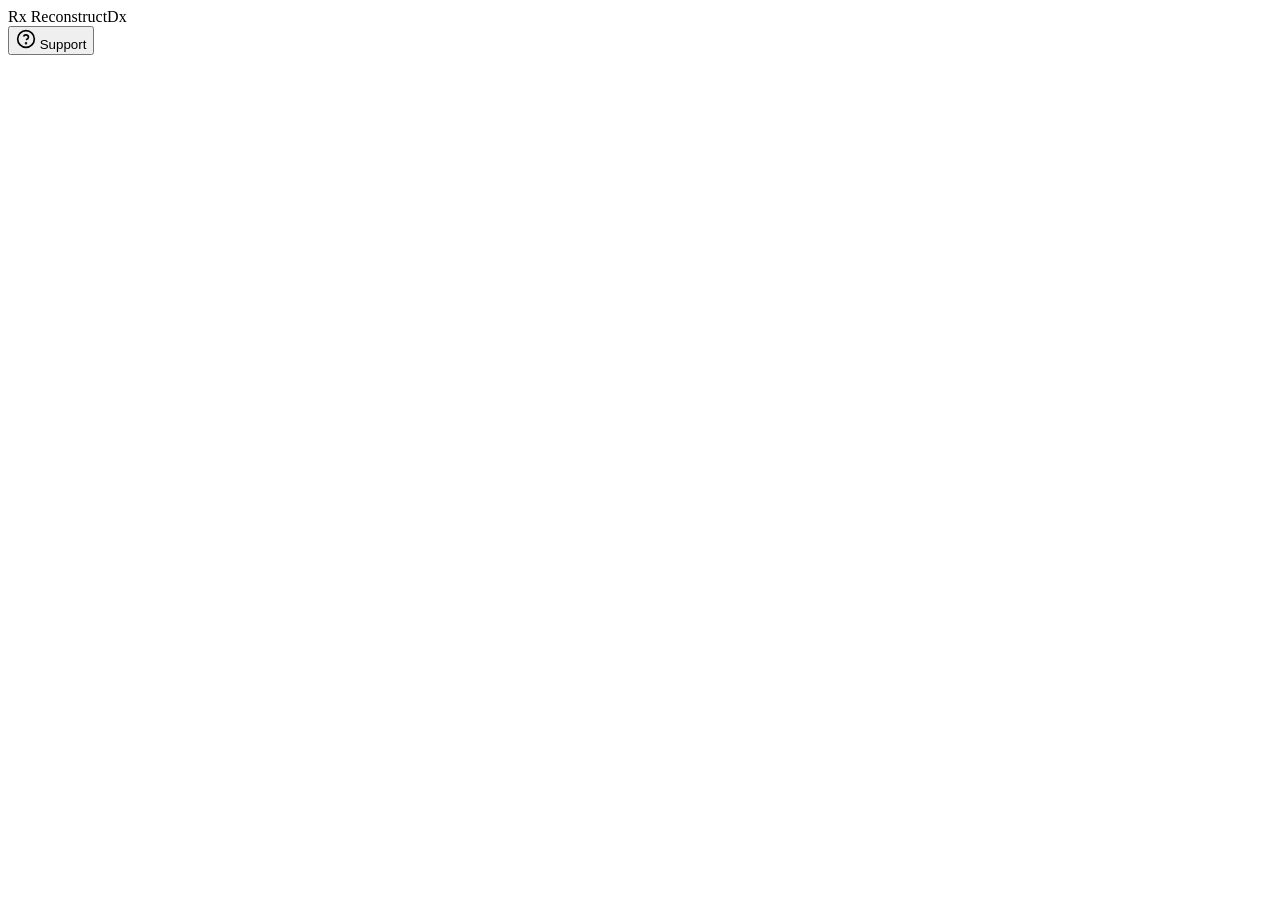
==== index.html @ a9be6e76 "Add files via upload" ====
<!DOCTYPE html>
<html lang="en">
<head>
  <meta charset="UTF-8" />
  <meta name="viewport" content="width=device-width, initial-scale=1.0" />
  <title>ReconstructDx — Patient Decision Aid</title>
  <link rel="stylesheet" href="css/main.css" />
  <link rel="preconnect" href="https://fonts.googleapis.com">
  <link rel="preconnect" href="https://fonts.gstatic.com" crossorigin>
  <link href="https://fonts.googleapis.com/css2?family=DM+Serif+Display:ital@0;1&family=DM+Sans:wght@300;400;500;600&display=swap" rel="stylesheet">
</head>
<body>

  <!-- ── HEADER ─────────────────────────────────────────────────────── -->
  <header class="site-header" id="site-header">
    <div class="header-inner">
      <div class="logo">
        <span class="logo-mark">Rx</span>
        <span class="logo-text">ReconstructDx</span>
      </div>
      <nav class="progress-nav" id="progress-nav" aria-label="Tool progress" style="display:none">
        <div class="progress-steps" id="progress-steps"></div>
        <div class="progress-bar-track"><div class="progress-bar-fill" id="progress-fill"></div></div>
      </nav>
    </div>
  </header>

  <!-- ── MAIN APP ───────────────────────────────────────────────────── -->
  <main id="app" role="main"></main>

  <!-- ── SUPPORT BUTTON ─────────────────────────────────────────────── -->
  <button class="support-btn" id="support-btn" aria-label="Get support resources" onclick="toggleSupport()">
    <svg width="20" height="20" viewBox="0 0 24 24" fill="none" stroke="currentColor" stroke-width="2"><circle cx="12" cy="12" r="10"/><path d="M9.09 9a3 3 0 0 1 5.83 1c0 2-3 3-3 3"/><circle cx="12" cy="17" r=".5" fill="currentColor"/></svg>
    Support
  </button>

  <!-- ── SUPPORT PANEL ──────────────────────────────────────────────── -->
  <div class="support-panel" id="support-panel" role="dialog" aria-modal="true" aria-label="Support resources" hidden>
    <button class="support-close" onclick="toggleSupport()" aria-label="Close support panel">&times;</button>
    <h3>You're not alone</h3>
    <p>Making medical decisions can feel overwhelming. Here are some resources that may help.</p>
    <ul>
      <li><strong>988 Suicide &amp; Crisis Lifeline</strong><br>Call or text <a href="tel:988">988</a> — available 24/7</li>
      <li><strong>Crisis Text Line</strong><br>Text HOME to <a href="sms:741741">741741</a></li>
      <li><strong>SAMHSA Helpline</strong><br><a href="tel:18006624357">1-800-662-4357</a> — mental health &amp; substance use</li>
    </ul>
    <p class="support-note">This tool is not a substitute for professional support. Please speak with your care team or a counselor if you are struggling.</p>
  </div>
  <div class="support-overlay" id="support-overlay" onclick="toggleSupport()" hidden></div>

  <!-- ── PRINT OVERLAY ──────────────────────────────────────────────── -->
  <div id="print-area" class="print-area" hidden></div>

  <!-- ── SCRIPTS ────────────────────────────────────────────────────── -->
  <script src="js/data.js"></script>
  <script src="js/app.js"></script>
</body>
</html>
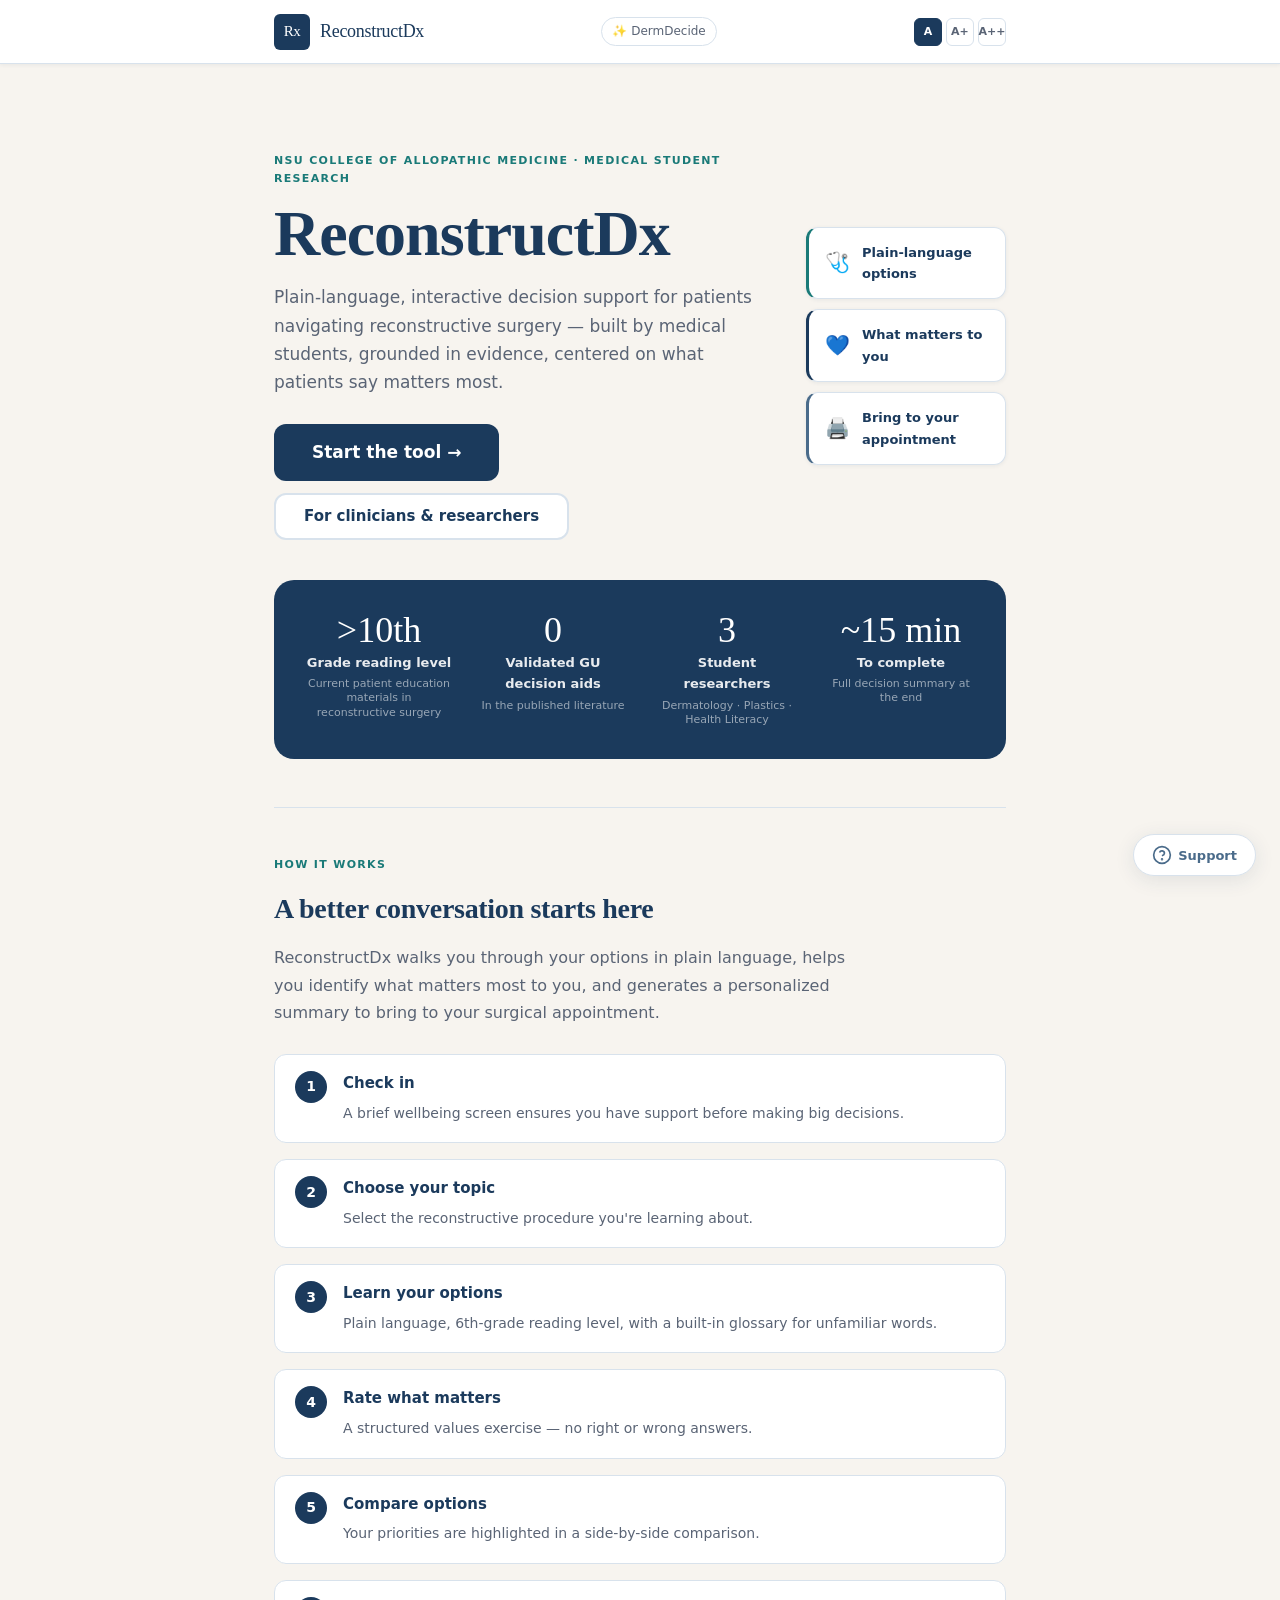
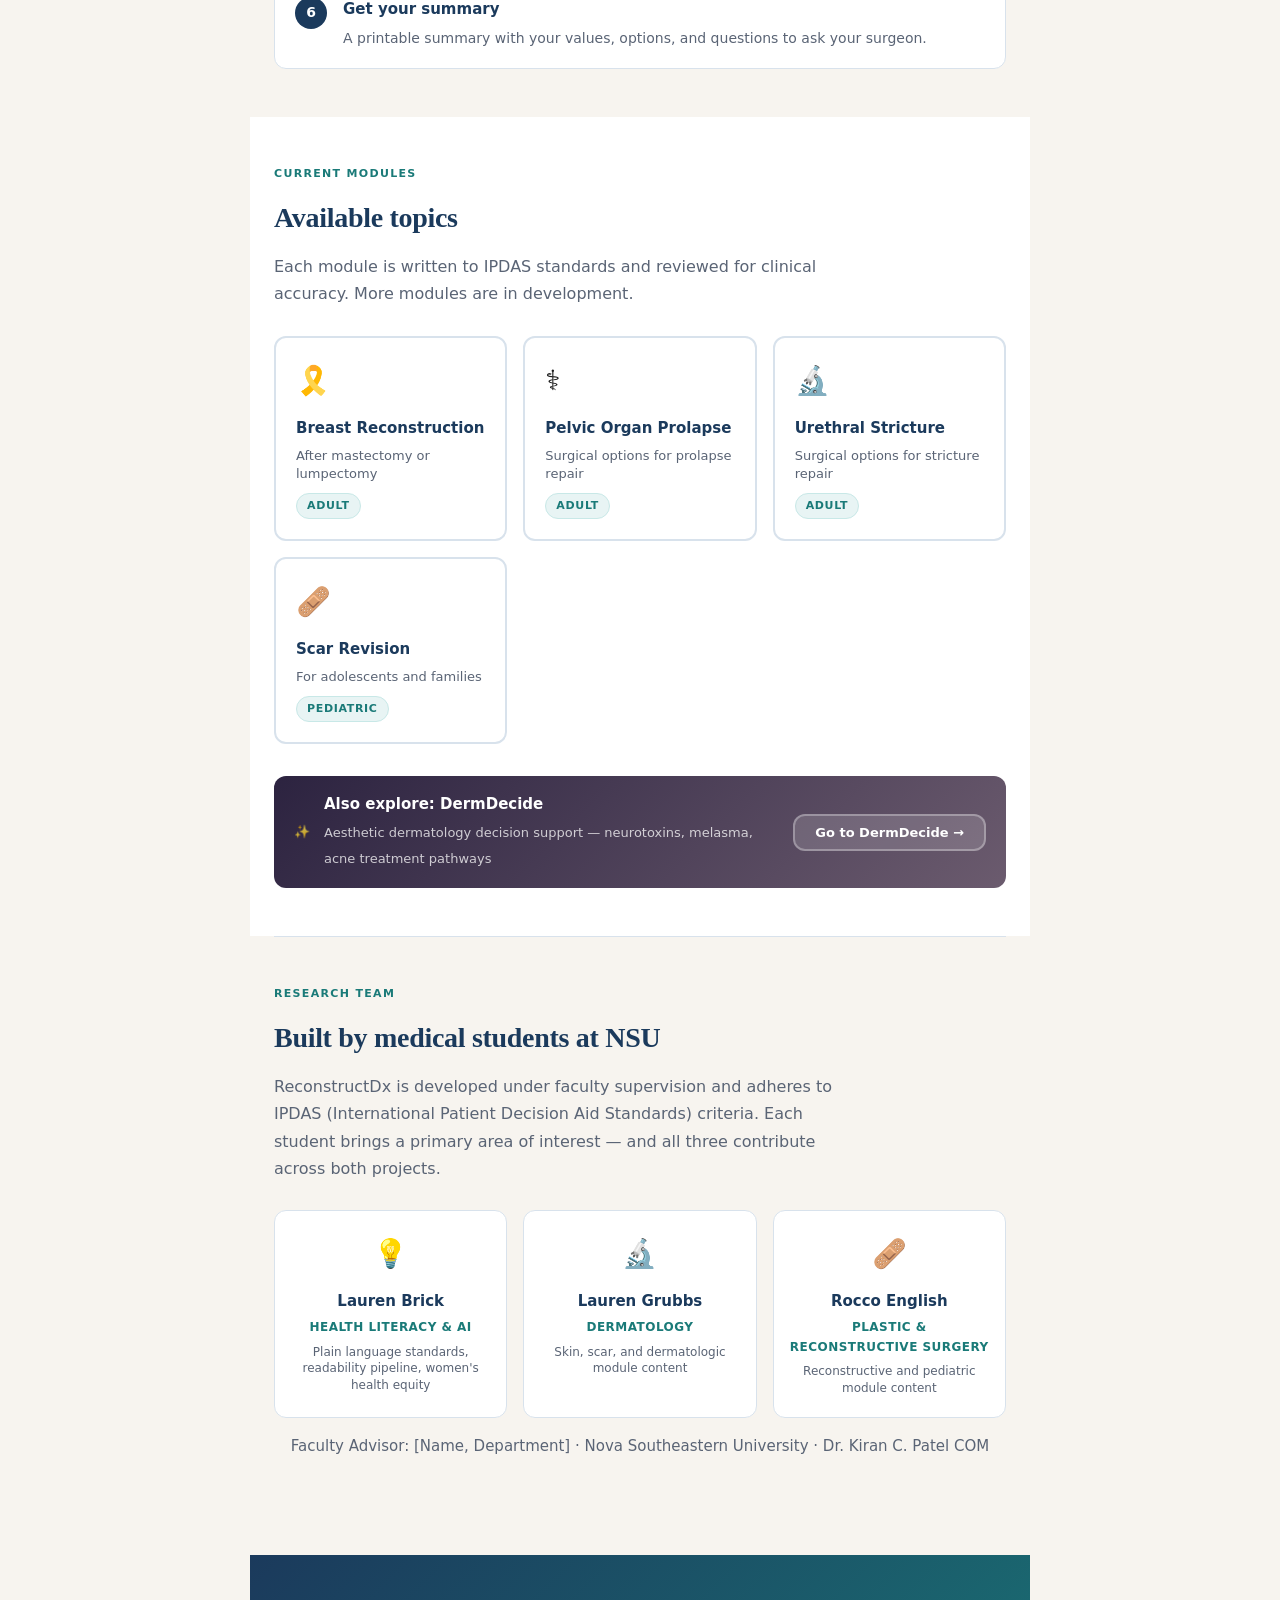
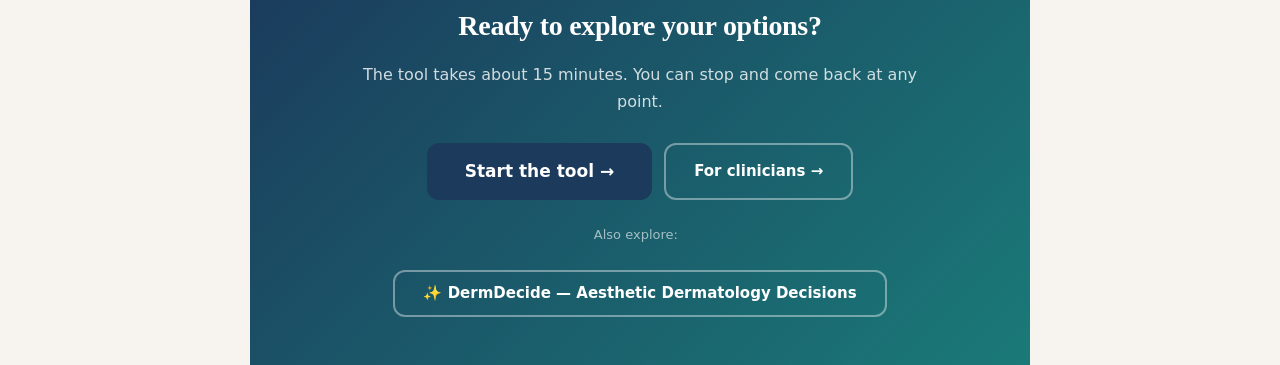
==== commit 9b7e40f5: "Add DermDecide navigation links" ====
--- a/index.html
+++ b/index.html
@@ -17,6 +17,12 @@
       <div class="logo">
         <span class="logo-mark">Rx</span>
         <span class="logo-text">ReconstructDx</span>
+      </div>
+      <a href="aesthetics/" class="aes-switch-link" style="font-size:12px;color:#5A6475;text-decoration:none;flex-shrink:0;white-space:nowrap;padding:4px 10px;border:1px solid #D8E2EC;border-radius:99px;margin-right:8px;transition:all .2s;">✨ DermDecide</a>
+      <div class="fs-controls" aria-label="Text size">
+        <button class="fs-btn active" data-size="normal" onclick="setFontSize('normal')" aria-label="Normal text size" title="Normal size">A</button>
+        <button class="fs-btn" data-size="large" onclick="setFontSize('large')" aria-label="Large text size" title="Large size">A+</button>
+        <button class="fs-btn" data-size="xlarge" onclick="setFontSize('xlarge')" aria-label="Extra large text size" title="Extra large">A++</button>
       </div>
       <nav class="progress-nav" id="progress-nav" aria-label="Tool progress" style="display:none">
         <div class="progress-steps" id="progress-steps"></div>
--- a/css/main.css
+++ b/css/main.css
@@ -0,0 +1,1068 @@
+/* ═══════════════════════════════════════════════════════════════════
+   ReconstructDx — Main Stylesheet
+   Aesthetic: Refined medical — calm authority, warm accessibility
+   Fonts: DM Serif Display (headings) + DM Sans (body)
+═══════════════════════════════════════════════════════════════════ */
+
+/* ── TOKENS ────────────────────────────────────────────────────────── */
+:root {
+  --navy:       #1B3A5C;
+  --teal:       #1A7A78;
+  --teal-light: #E8F4F4;
+  --teal-mid:   #C8E8E7;
+  --slate:      #4A6B8A;
+  --slate-light:#EEF3F8;
+  --sand:       #F7F4EF;
+  --white:      #FFFFFF;
+  --text:       #1A1A1A;
+  --text-sub:   #5A6475;
+  --text-light: #8A95A3;
+  --border:     #D8E2EC;
+  --warn:       #C0392B;
+  --warn-light: #FDF0EE;
+  --success:    #1A7A78;
+
+  --radius-sm:  6px;
+  --radius:     12px;
+  --radius-lg:  20px;
+
+  --shadow-sm:  0 1px 4px rgba(27,58,92,.07);
+  --shadow:     0 4px 20px rgba(27,58,92,.10);
+  --shadow-lg:  0 12px 40px rgba(27,58,92,.15);
+
+  --font-serif: 'DM Serif Display', Georgia, serif;
+  --font-sans:  'DM Sans', system-ui, sans-serif;
+
+  --max-w: 780px;
+  --header-h: 64px;
+}
+
+/* ── RESET ──────────────────────────────────────────────────────────── */
+*, *::before, *::after { box-sizing: border-box; margin: 0; padding: 0; }
+html { font-size: 16px; scroll-behavior: smooth; }
+body {
+  font-family: var(--font-sans);
+  font-weight: 400;
+  color: var(--text);
+  background: var(--sand);
+  min-height: 100vh;
+  padding-top: var(--header-h);
+  line-height: 1.65;
+}
+a { color: var(--teal); }
+a:focus-visible, button:focus-visible, input:focus-visible, select:focus-visible {
+  outline: 3px solid var(--teal);
+  outline-offset: 2px;
+}
+img { max-width: 100%; }
+
+/* ── HEADER ─────────────────────────────────────────────────────────── */
+.site-header {
+  position: fixed; top: 0; left: 0; right: 0; z-index: 100;
+  height: var(--header-h);
+  background: var(--white);
+  border-bottom: 1px solid var(--border);
+  box-shadow: var(--shadow-sm);
+}
+.header-inner {
+  max-width: var(--max-w);
+  margin: 0 auto;
+  padding: 0 24px;
+  height: 100%;
+  display: flex;
+  align-items: center;
+  justify-content: space-between;
+  gap: 24px;
+}
+.logo {
+  display: flex;
+  align-items: center;
+  gap: 10px;
+  flex-shrink: 0;
+  text-decoration: none;
+}
+.logo-mark {
+  width: 36px; height: 36px;
+  background: var(--navy);
+  color: var(--white);
+  border-radius: var(--radius-sm);
+  display: flex; align-items: center; justify-content: center;
+  font-family: var(--font-serif);
+  font-size: 15px;
+  letter-spacing: -.5px;
+}
+.logo-text {
+  font-family: var(--font-serif);
+  font-size: 18px;
+  color: var(--navy);
+  letter-spacing: -.3px;
+}
+
+/* ── PROGRESS NAV ───────────────────────────────────────────────────── */
+.progress-nav { flex: 1; min-width: 0; }
+.progress-steps {
+  display: flex;
+  gap: 4px;
+  margin-bottom: 6px;
+  flex-wrap: nowrap;
+  overflow: hidden;
+}
+.progress-step {
+  font-size: 10px;
+  font-weight: 600;
+  color: var(--text-light);
+  letter-spacing: .04em;
+  text-transform: uppercase;
+  white-space: nowrap;
+  transition: color .3s;
+}
+.progress-step.active { color: var(--teal); }
+.progress-step.done { color: var(--navy); }
+.progress-step:not(:last-child)::after { content: " ›"; color: var(--border); }
+.progress-bar-track {
+  height: 3px;
+  background: var(--border);
+  border-radius: 99px;
+  overflow: hidden;
+}
+.progress-bar-fill {
+  height: 100%;
+  background: linear-gradient(90deg, var(--teal), var(--navy));
+  border-radius: 99px;
+  transition: width .5s cubic-bezier(.4,0,.2,1);
+  width: 0%;
+}
+
+/* ── MAIN LAYOUT ────────────────────────────────────────────────────── */
+#app {
+  max-width: var(--max-w);
+  margin: 0 auto;
+  padding: 40px 24px 80px;
+  min-height: calc(100vh - var(--header-h));
+}
+
+/* ── SCREEN BASE ─────────────────────────────────────────────────────── */
+.screen { animation: fadeUp .4s ease both; }
+@keyframes fadeUp {
+  from { opacity: 0; transform: translateY(16px); }
+  to   { opacity: 1; transform: translateY(0); }
+}
+
+/* ── TYPOGRAPHY ─────────────────────────────────────────────────────── */
+.screen-eyebrow {
+  font-size: 11px;
+  font-weight: 600;
+  letter-spacing: .12em;
+  text-transform: uppercase;
+  color: var(--teal);
+  margin-bottom: 12px;
+}
+.screen-title {
+  font-family: var(--font-serif);
+  font-size: clamp(28px, 5vw, 40px);
+  line-height: 1.15;
+  color: var(--navy);
+  margin-bottom: 16px;
+  letter-spacing: -.5px;
+}
+.screen-subtitle {
+  font-size: 17px;
+  color: var(--text-sub);
+  line-height: 1.6;
+  margin-bottom: 32px;
+  max-width: 580px;
+}
+h2.section-title {
+  font-family: var(--font-serif);
+  font-size: 22px;
+  color: var(--navy);
+  margin-bottom: 12px;
+  letter-spacing: -.3px;
+}
+h3.section-sub {
+  font-size: 15px;
+  font-weight: 600;
+  color: var(--slate);
+  margin-bottom: 8px;
+  letter-spacing: .02em;
+}
+p { margin-bottom: 16px; color: var(--text-sub); font-size: 15px; }
+p:last-child { margin-bottom: 0; }
+
+/* ── CARDS ───────────────────────────────────────────────────────────── */
+.card {
+  background: var(--white);
+  border: 1px solid var(--border);
+  border-radius: var(--radius);
+  padding: 24px;
+  margin-bottom: 16px;
+  box-shadow: var(--shadow-sm);
+}
+.card-accent {
+  border-left: 4px solid var(--teal);
+  background: var(--teal-light);
+}
+.card-warn {
+  border-left: 4px solid var(--warn);
+  background: var(--warn-light);
+}
+.card-navy {
+  background: var(--navy);
+  color: var(--white);
+  border: none;
+}
+.card-navy p, .card-navy h2, .card-navy h3 { color: var(--white); }
+
+/* ── BUTTONS ─────────────────────────────────────────────────────────── */
+.btn {
+  display: inline-flex;
+  align-items: center;
+  gap: 8px;
+  padding: 14px 28px;
+  border-radius: var(--radius);
+  font-family: var(--font-sans);
+  font-size: 15px;
+  font-weight: 600;
+  cursor: pointer;
+  border: 2px solid transparent;
+  transition: all .2s ease;
+  text-decoration: none;
+  line-height: 1;
+}
+.btn-primary {
+  background: var(--navy);
+  color: var(--white);
+}
+.btn-primary:hover { background: var(--teal); transform: translateY(-1px); box-shadow: var(--shadow); }
+.btn-secondary {
+  background: var(--white);
+  color: var(--navy);
+  border-color: var(--border);
+}
+.btn-secondary:hover { border-color: var(--navy); transform: translateY(-1px); }
+.btn-teal {
+  background: var(--teal);
+  color: var(--white);
+}
+.btn-teal:hover { background: var(--navy); transform: translateY(-1px); box-shadow: var(--shadow); }
+.btn-sm { padding: 10px 20px; font-size: 13px; }
+.btn-lg { padding: 18px 36px; font-size: 17px; }
+.btn-full { width: 100%; justify-content: center; }
+.btn-row {
+  display: flex;
+  gap: 12px;
+  margin-top: 32px;
+  flex-wrap: wrap;
+}
+
+/* ── FORM ELEMENTS ───────────────────────────────────────────────────── */
+.field { margin-bottom: 24px; }
+.field-label {
+  display: block;
+  font-size: 15px;
+  font-weight: 600;
+  color: var(--text);
+  margin-bottom: 10px;
+  line-height: 1.4;
+}
+.field-hint {
+  font-size: 13px;
+  color: var(--text-light);
+  margin-bottom: 8px;
+  display: block;
+}
+.radio-group { display: flex; flex-direction: column; gap: 8px; }
+.radio-option {
+  display: flex;
+  align-items: center;
+  gap: 12px;
+  padding: 12px 16px;
+  border: 2px solid var(--border);
+  border-radius: var(--radius-sm);
+  cursor: pointer;
+  transition: all .2s;
+  background: var(--white);
+  font-size: 14px;
+}
+.radio-option:hover { border-color: var(--teal); background: var(--teal-light); }
+.radio-option.selected { border-color: var(--teal); background: var(--teal-light); font-weight: 600; }
+.radio-option input[type="radio"] { accent-color: var(--teal); width: 18px; height: 18px; flex-shrink: 0; }
+
+/* ── MODULE SELECT ───────────────────────────────────────────────────── */
+.module-grid {
+  display: grid;
+  grid-template-columns: repeat(auto-fit, minmax(220px, 1fr));
+  gap: 16px;
+  margin-bottom: 32px;
+}
+.module-card {
+  background: var(--white);
+  border: 2px solid var(--border);
+  border-radius: var(--radius);
+  padding: 20px;
+  cursor: pointer;
+  transition: all .2s;
+  text-align: left;
+}
+.module-card:hover { border-color: var(--teal); transform: translateY(-2px); box-shadow: var(--shadow); }
+.module-card.selected { border-color: var(--teal); background: var(--teal-light); }
+.module-icon {
+  font-size: 28px;
+  margin-bottom: 12px;
+  display: block;
+}
+.module-card h3 {
+  font-size: 15px;
+  font-weight: 600;
+  color: var(--navy);
+  margin-bottom: 6px;
+}
+.module-card p {
+  font-size: 13px;
+  color: var(--text-sub);
+  line-height: 1.4;
+  margin: 0;
+}
+
+/* ── ALERT BOX ───────────────────────────────────────────────────────── */
+.alert {
+  padding: 16px 20px;
+  border-radius: var(--radius);
+  margin-bottom: 20px;
+  font-size: 14px;
+  line-height: 1.55;
+}
+.alert-info { background: var(--teal-light); border: 1px solid var(--teal-mid); color: var(--teal); }
+.alert-warn { background: var(--warn-light); border: 1px solid #F0B8B3; color: var(--warn); }
+.alert strong { display: block; margin-bottom: 4px; font-size: 15px; }
+
+/* ── PHQ / GAD QUESTIONS ─────────────────────────────────────────────── */
+.phq-question {
+  background: var(--white);
+  border: 1px solid var(--border);
+  border-radius: var(--radius);
+  padding: 20px;
+  margin-bottom: 16px;
+}
+.phq-question .field-label { margin-bottom: 14px; }
+.phq-options {
+  display: grid;
+  grid-template-columns: repeat(auto-fit, minmax(120px, 1fr));
+  gap: 8px;
+}
+.phq-opt {
+  padding: 10px 8px;
+  border: 2px solid var(--border);
+  border-radius: var(--radius-sm);
+  cursor: pointer;
+  text-align: center;
+  font-size: 13px;
+  font-weight: 500;
+  background: var(--white);
+  transition: all .2s;
+  line-height: 1.3;
+}
+.phq-opt:hover { border-color: var(--teal); background: var(--teal-light); }
+.phq-opt.selected { border-color: var(--teal); background: var(--teal); color: var(--white); }
+
+/* ── VALUES CLARIFICATION ────────────────────────────────────────────── */
+.values-intro {
+  background: var(--navy);
+  color: var(--white);
+  border-radius: var(--radius);
+  padding: 24px;
+  margin-bottom: 28px;
+}
+.values-intro h2 { font-family: var(--font-serif); color: var(--white); margin-bottom: 8px; font-size: 22px; }
+.values-intro p  { color: rgba(255,255,255,.8); font-size: 14px; margin: 0; }
+
+.value-item {
+  background: var(--white);
+  border: 1px solid var(--border);
+  border-radius: var(--radius);
+  padding: 20px;
+  margin-bottom: 14px;
+  transition: border-color .2s;
+}
+.value-item.rated { border-color: var(--teal); }
+.value-item-header {
+  display: flex;
+  align-items: flex-start;
+  gap: 14px;
+  margin-bottom: 14px;
+}
+.value-item-icon { font-size: 22px; flex-shrink: 0; margin-top: 2px; }
+.value-item-text { flex: 1; }
+.value-item-text strong { display: block; font-size: 15px; color: var(--text); margin-bottom: 4px; }
+.value-item-text span { font-size: 13px; color: var(--text-sub); }
+
+.rating-scale {
+  display: flex;
+  gap: 6px;
+}
+.rating-btn {
+  flex: 1;
+  padding: 8px 4px;
+  border: 2px solid var(--border);
+  border-radius: var(--radius-sm);
+  background: var(--white);
+  font-size: 11px;
+  font-weight: 600;
+  color: var(--text-sub);
+  cursor: pointer;
+  text-align: center;
+  transition: all .2s;
+  line-height: 1.3;
+}
+.rating-btn:hover { border-color: var(--teal); color: var(--teal); }
+.rating-btn.selected-1 { border-color: #D0D8E0; background: #D0D8E0; color: var(--text); }
+.rating-btn.selected-2 { border-color: #A8C4D8; background: #A8C4D8; color: var(--text); }
+.rating-btn.selected-3 { border-color: var(--slate); background: var(--slate); color: var(--white); }
+.rating-btn.selected-4 { border-color: var(--teal); background: var(--teal); color: var(--white); }
+.rating-btn.selected-5 { border-color: var(--navy); background: var(--navy); color: var(--white); }
+
+/* ── COMPARISON TABLE ────────────────────────────────────────────────── */
+.comparison-wrap { overflow-x: auto; margin-bottom: 24px; }
+.comparison-table {
+  width: 100%;
+  border-collapse: collapse;
+  font-size: 14px;
+  min-width: 500px;
+}
+.comparison-table th {
+  background: var(--navy);
+  color: var(--white);
+  padding: 14px 16px;
+  text-align: left;
+  font-weight: 600;
+  font-size: 13px;
+  letter-spacing: .03em;
+}
+.comparison-table th:first-child { border-radius: var(--radius-sm) 0 0 0; }
+.comparison-table th:last-child { border-radius: 0 var(--radius-sm) 0 0; }
+.comparison-table td {
+  padding: 14px 16px;
+  border-bottom: 1px solid var(--border);
+  vertical-align: top;
+  color: var(--text-sub);
+  line-height: 1.5;
+}
+.comparison-table tr:last-child td { border-bottom: none; }
+.comparison-table tr:nth-child(even) td { background: var(--slate-light); }
+.comparison-table .row-label {
+  font-weight: 600;
+  color: var(--navy);
+  font-size: 13px;
+  min-width: 140px;
+}
+.highlighted-row td { background: var(--teal-light) !important; }
+.highlighted-row .row-label { color: var(--teal); }
+.highlight-badge {
+  display: inline-block;
+  background: var(--teal);
+  color: var(--white);
+  font-size: 10px;
+  font-weight: 700;
+  letter-spacing: .06em;
+  text-transform: uppercase;
+  padding: 2px 8px;
+  border-radius: 99px;
+  margin-left: 6px;
+  vertical-align: middle;
+}
+
+/* ── DECISION SUMMARY ────────────────────────────────────────────────── */
+.summary-header {
+  background: linear-gradient(135deg, var(--navy) 0%, var(--teal) 100%);
+  color: var(--white);
+  border-radius: var(--radius-lg);
+  padding: 32px;
+  margin-bottom: 24px;
+  text-align: center;
+}
+.summary-header h1 {
+  font-family: var(--font-serif);
+  font-size: 32px;
+  color: var(--white);
+  margin-bottom: 8px;
+}
+.summary-header p { color: rgba(255,255,255,.8); margin: 0; }
+
+.summary-section {
+  background: var(--white);
+  border: 1px solid var(--border);
+  border-radius: var(--radius);
+  padding: 24px;
+  margin-bottom: 16px;
+}
+.summary-section h3 {
+  font-family: var(--font-serif);
+  font-size: 18px;
+  color: var(--navy);
+  margin-bottom: 16px;
+  padding-bottom: 10px;
+  border-bottom: 2px solid var(--teal-mid);
+}
+.value-pill {
+  display: inline-flex;
+  align-items: center;
+  gap: 6px;
+  background: var(--teal-light);
+  border: 1px solid var(--teal-mid);
+  color: var(--teal);
+  font-size: 13px;
+  font-weight: 600;
+  padding: 6px 14px;
+  border-radius: 99px;
+  margin: 4px;
+}
+.question-list { list-style: none; }
+.question-list li {
+  padding: 10px 0;
+  border-bottom: 1px solid var(--border);
+  font-size: 14px;
+  color: var(--text);
+  padding-left: 20px;
+  position: relative;
+}
+.question-list li::before {
+  content: "?";
+  position: absolute; left: 0;
+  color: var(--teal);
+  font-weight: 700;
+}
+.question-list li:last-child { border-bottom: none; }
+
+.leaning-select {
+  width: 100%;
+  padding: 12px 16px;
+  border: 2px solid var(--border);
+  border-radius: var(--radius-sm);
+  font-family: var(--font-sans);
+  font-size: 15px;
+  color: var(--text);
+  background: var(--white);
+  cursor: pointer;
+  margin-top: 8px;
+}
+.leaning-select:focus { border-color: var(--teal); outline: none; }
+
+/* ── DIVIDER ─────────────────────────────────────────────────────────── */
+.divider {
+  border: none;
+  border-top: 1px solid var(--border);
+  margin: 28px 0;
+}
+
+/* ── SUPPORT BUTTON & PANEL ──────────────────────────────────────────── */
+.support-btn {
+  position: fixed;
+  bottom: 24px;
+  right: 24px;
+  z-index: 200;
+  background: var(--white);
+  color: var(--slate);
+  border: 1px solid var(--border);
+  border-radius: 99px;
+  padding: 10px 18px;
+  font-size: 13px;
+  font-weight: 600;
+  font-family: var(--font-sans);
+  cursor: pointer;
+  box-shadow: var(--shadow);
+  display: flex;
+  align-items: center;
+  gap: 6px;
+  transition: all .2s;
+}
+.support-btn:hover { background: var(--navy); color: var(--white); border-color: var(--navy); }
+
+.support-overlay {
+  position: fixed; inset: 0; z-index: 300;
+  background: rgba(27,58,92,.4);
+  backdrop-filter: blur(2px);
+}
+.support-panel {
+  position: fixed;
+  bottom: 80px; right: 24px;
+  z-index: 400;
+  background: var(--white);
+  border: 1px solid var(--border);
+  border-radius: var(--radius-lg);
+  padding: 28px;
+  max-width: 320px;
+  width: calc(100vw - 48px);
+  box-shadow: var(--shadow-lg);
+  animation: slideUp .3s ease;
+}
+@keyframes slideUp {
+  from { opacity: 0; transform: translateY(20px); }
+  to   { opacity: 1; transform: translateY(0); }
+}
+.support-panel h3 { font-family: var(--font-serif); color: var(--navy); font-size: 20px; margin-bottom: 10px; }
+.support-panel p  { font-size: 14px; margin-bottom: 16px; }
+.support-panel ul { list-style: none; margin-bottom: 16px; }
+.support-panel ul li { padding: 10px 0; border-bottom: 1px solid var(--border); font-size: 13px; line-height: 1.5; }
+.support-panel ul li:last-child { border-bottom: none; }
+.support-panel ul li strong { display: block; color: var(--navy); margin-bottom: 2px; }
+.support-note { font-size: 12px; color: var(--text-light); font-style: italic; }
+.support-close {
+  position: absolute; top: 16px; right: 16px;
+  background: none; border: none;
+  font-size: 22px; color: var(--text-light);
+  cursor: pointer; line-height: 1;
+  padding: 4px;
+}
+.support-close:hover { color: var(--navy); }
+
+/* ── WELCOME SCREEN ──────────────────────────────────────────────────── */
+.welcome-hero {
+  text-align: center;
+  padding: 48px 0 32px;
+}
+.welcome-hero .logo-mark-lg {
+  width: 72px; height: 72px;
+  background: var(--navy);
+  color: var(--white);
+  border-radius: var(--radius);
+  display: inline-flex; align-items: center; justify-content: center;
+  font-family: var(--font-serif);
+  font-size: 28px;
+  margin-bottom: 24px;
+  box-shadow: var(--shadow);
+}
+.welcome-features {
+  display: grid;
+  grid-template-columns: repeat(auto-fit, minmax(180px, 1fr));
+  gap: 12px;
+  margin: 28px 0;
+}
+.welcome-feature {
+  background: var(--white);
+  border: 1px solid var(--border);
+  border-radius: var(--radius);
+  padding: 20px 16px;
+  text-align: center;
+}
+.welcome-feature .feat-icon { font-size: 24px; display: block; margin-bottom: 10px; }
+.welcome-feature strong { display: block; font-size: 14px; color: var(--navy); margin-bottom: 4px; }
+.welcome-feature span { font-size: 12px; color: var(--text-sub); line-height: 1.4; }
+
+.time-badge {
+  display: inline-flex;
+  align-items: center;
+  gap: 6px;
+  background: var(--teal-light);
+  color: var(--teal);
+  font-size: 13px;
+  font-weight: 600;
+  padding: 6px 16px;
+  border-radius: 99px;
+  margin-bottom: 28px;
+}
+
+/* ── PRINT STYLES ────────────────────────────────────────────────────── */
+@media print {
+  .site-header, .support-btn, .btn-row, .btn { display: none !important; }
+  body { background: white; padding-top: 0; }
+  #app { padding: 0; }
+  .summary-header {
+    background: var(--navy) !important;
+    -webkit-print-color-adjust: exact;
+    print-color-adjust: exact;
+  }
+}
+
+/* ── RESPONSIVE ──────────────────────────────────────────────────────── */
+@media (max-width: 600px) {
+  #app { padding: 24px 16px 80px; }
+  .btn-row { flex-direction: column; }
+  .btn-row .btn { width: 100%; justify-content: center; }
+  .phq-options { grid-template-columns: repeat(2, 1fr); }
+  .rating-scale { flex-wrap: wrap; }
+  .rating-btn { min-width: calc(33% - 4px); }
+  .header-inner { padding: 0 16px; }
+  .progress-step { display: none; }
+  .progress-step.active, .progress-step.done:last-of-type { display: block; }
+}
+
+/* ── UTILITY ─────────────────────────────────────────────────────────── */
+.text-center { text-align: center; }
+.text-small  { font-size: 13px; color: var(--text-sub); }
+.mt-8  { margin-top: 8px; }
+.mt-16 { margin-top: 16px; }
+.mt-24 { margin-top: 24px; }
+.mb-0  { margin-bottom: 0; }
+.hidden { display: none !important; }
+
+/* ═══════════════════════════════════════════════════════════════════
+   ENHANCED STYLES — Landing page, glossary, clinicians, feedback
+═══════════════════════════════════════════════════════════════════ */
+
+/* ── FONT SIZE SCALE ────────────────────────────────────────────────── */
+html.fs-large  { font-size: 19px; }
+html.fs-xlarge { font-size: 22px; }
+.fs-controls { display:flex; align-items:center; gap:4px; margin-left:12px; flex-shrink:0; }
+.fs-btn {
+  width:28px; height:28px; border-radius:var(--radius-sm);
+  border:1px solid var(--border); background:var(--white);
+  font-family:var(--font-sans); font-weight:700; cursor:pointer;
+  color:var(--text-sub); transition:all .2s; display:flex;
+  align-items:center; justify-content:center; font-size:11px;
+}
+.fs-btn:hover { border-color:var(--teal); color:var(--teal); }
+.fs-btn.active { background:var(--navy); color:var(--white); border-color:var(--navy); }
+
+/* ── GLOSSARY ────────────────────────────────────────────────────────── */
+.glossary-term {
+  position:relative; display:inline;
+  border-bottom:2px dotted var(--teal);
+  cursor:pointer; color:inherit;
+}
+.glossary-term:hover { color:var(--teal); }
+.glossary-tip {
+  display:none; position:absolute; bottom:calc(100% + 8px); left:0;
+  background:var(--navy); color:var(--white);
+  font-size:13px; line-height:1.5; font-weight:400;
+  padding:10px 14px; border-radius:var(--radius);
+  width:240px; z-index:500; pointer-events:none;
+  box-shadow:var(--shadow-lg);
+}
+.glossary-tip::after {
+  content:""; position:absolute; top:100%; left:16px;
+  border:6px solid transparent; border-top-color:var(--navy);
+}
+.glossary-term.open .glossary-tip { display:block; }
+.glossary-legend {
+  font-size:13px; color:var(--text-sub); margin-bottom:20px;
+  padding:10px 14px; background:var(--slate-light);
+  border-radius:var(--radius-sm); border:1px solid var(--border);
+}
+.glossary-legend-demo {
+  border-bottom:2px dotted var(--teal); color:var(--teal);
+  font-weight:600; cursor:default;
+}
+
+/* ── FEEDBACK BAR ────────────────────────────────────────────────────── */
+.feedback-bar {
+  display:flex; align-items:center; gap:10px; flex-wrap:wrap;
+  margin:24px 0 8px; padding:14px 16px;
+  background:var(--white); border:1px solid var(--border);
+  border-radius:var(--radius); font-size:14px;
+}
+.feedback-label { color:var(--text-sub); flex:1; }
+.feedback-btn {
+  padding:6px 16px; border-radius:var(--radius-sm);
+  border:1px solid var(--border); background:var(--white);
+  font-size:13px; cursor:pointer; font-family:var(--font-sans);
+  transition:all .2s;
+}
+.feedback-btn:hover { border-color:var(--teal); background:var(--teal-light); }
+.feedback-thanks { color:var(--teal); font-weight:600; font-size:14px; }
+
+/* ── HOME HERO ───────────────────────────────────────────────────────── */
+.home-screen { max-width:var(--max-w); }
+.home-hero {
+  display:grid; grid-template-columns:1fr auto;
+  gap:40px; align-items:center;
+  padding:48px 0 40px; margin-bottom:0;
+}
+.home-title {
+  font-family:var(--font-serif);
+  font-size:clamp(40px,7vw,64px);
+  color:var(--navy); line-height:1.05;
+  letter-spacing:-1px; margin-bottom:16px;
+}
+.home-tagline {
+  font-size:17px; color:var(--text-sub);
+  line-height:1.65; margin-bottom:28px; max-width:520px;
+}
+.home-cta-row { display:flex; gap:12px; flex-wrap:wrap; }
+
+/* hero card stack */
+.home-hero-visual { flex-shrink:0; }
+.hero-card-stack { display:flex; flex-direction:column; gap:10px; width:200px; }
+.hero-card {
+  display:flex; align-items:center; gap:12px;
+  background:var(--white); border:1px solid var(--border);
+  border-radius:var(--radius); padding:14px 16px;
+  font-size:13px; font-weight:600; color:var(--navy);
+  box-shadow:var(--shadow-sm); animation:fadeUp .5s ease both;
+}
+.hero-card-1 { animation-delay:.1s; border-left:3px solid var(--teal); }
+.hero-card-2 { animation-delay:.25s; border-left:3px solid var(--navy); }
+.hero-card-3 { animation-delay:.4s; border-left:3px solid var(--slate); }
+.hero-card-icon { font-size:20px; flex-shrink:0; }
+
+/* ── STATS ROW ───────────────────────────────────────────────────────── */
+.stats-row {
+  display:grid; grid-template-columns:repeat(auto-fit,minmax(140px,1fr));
+  gap:12px; margin:0 0 48px; padding:24px;
+  background:var(--navy); border-radius:var(--radius-lg);
+}
+.stat-card { text-align:center; color:var(--white); padding:8px; }
+.stat-number {
+  display:block; font-family:var(--font-serif);
+  font-size:clamp(24px,4vw,36px); color:var(--white);
+  margin-bottom:4px; line-height:1;
+}
+.stat-label { display:block; font-size:13px; font-weight:600; color:rgba(255,255,255,.9); margin-bottom:4px; }
+.stat-sub { display:block; font-size:11px; color:rgba(255,255,255,.55); line-height:1.3; }
+
+/* ── HOME SECTIONS ───────────────────────────────────────────────────── */
+.home-section { padding:48px 0; border-top:1px solid var(--border); }
+.home-section-alt { background:var(--white); margin:0 -24px; padding:48px 24px; border-top:none; }
+.home-section-title {
+  font-family:var(--font-serif); font-size:28px;
+  color:var(--navy); margin-bottom:12px; letter-spacing:-.3px;
+}
+.home-section-body { font-size:16px; color:var(--text-sub); line-height:1.7; margin-bottom:28px; max-width:580px; }
+
+/* HOW STEPS */
+.how-steps { display:flex; flex-direction:column; gap:16px; }
+.how-step {
+  display:flex; align-items:flex-start; gap:16px;
+  background:var(--white); border:1px solid var(--border);
+  border-radius:var(--radius); padding:16px 20px;
+}
+.how-num {
+  width:32px; height:32px; background:var(--navy); color:var(--white);
+  border-radius:50%; display:flex; align-items:center; justify-content:center;
+  font-weight:700; font-size:14px; flex-shrink:0;
+}
+.how-text strong { display:block; font-size:15px; color:var(--navy); margin-bottom:4px; }
+.how-text span   { font-size:14px; color:var(--text-sub); line-height:1.5; }
+
+/* MODULE TAG */
+.module-tag {
+  display:inline-block; margin-top:10px;
+  background:var(--teal-light); color:var(--teal);
+  font-size:11px; font-weight:700; letter-spacing:.06em;
+  text-transform:uppercase; padding:3px 10px; border-radius:99px;
+  border:1px solid var(--teal-mid);
+}
+
+/* TEAM */
+.team-grid { display:grid; grid-template-columns:repeat(auto-fit,minmax(180px,1fr)); gap:16px; margin-bottom:16px; }
+.team-card {
+  background:var(--white); border:1px solid var(--border);
+  border-radius:var(--radius); padding:20px 16px; text-align:center;
+}
+.team-icon  { font-size:28px; display:block; margin-bottom:12px; }
+.team-name  { display:block; font-size:15px; font-weight:700; color:var(--navy); margin-bottom:4px; }
+.team-role  { display:block; font-size:12px; color:var(--teal); font-weight:600; margin-bottom:6px; text-transform:uppercase; letter-spacing:.04em; }
+.team-focus { display:block; font-size:12px; color:var(--text-sub); line-height:1.4; }
+.team-note  { font-size:13px; color:var(--text-light); text-align:center; }
+.team-note p { margin:0; }
+
+/* HOME FOOTER CTA */
+.home-footer-cta {
+  background:linear-gradient(135deg,var(--navy) 0%,var(--teal) 100%);
+  margin:48px -24px -80px; padding:48px 24px;
+  text-align:center;
+}
+.home-footer-cta .home-section-title { color:var(--white); }
+.home-footer-cta .home-section-body  { color:rgba(255,255,255,.8); margin-left:auto; margin-right:auto; }
+.home-footer-cta .home-cta-row { justify-content:center; }
+.home-footer-cta .btn-secondary { background:transparent; color:var(--white); border-color:rgba(255,255,255,.4); }
+.home-footer-cta .btn-secondary:hover { border-color:var(--white); background:rgba(255,255,255,.1); }
+
+/* ── CLINICIANS PAGE ─────────────────────────────────────────────────── */
+.clinicians-screen .clin-hero { padding:40px 0 32px; border-bottom:1px solid var(--border); margin-bottom:36px; }
+.clin-section { padding:32px 0; border-bottom:1px solid var(--border); }
+.clin-section:last-of-type { border-bottom:none; }
+.clin-section .section-title { margin-bottom:16px; }
+.clin-section p { font-size:15px; color:var(--text-sub); line-height:1.7; margin-bottom:0; }
+
+.clin-grid { display:grid; grid-template-columns:repeat(auto-fit,minmax(220px,1fr)); gap:14px; margin-top:16px; }
+.clin-card {
+  background:var(--white); border:1px solid var(--border);
+  border-radius:var(--radius); padding:18px;
+}
+.clin-card strong { display:block; font-size:14px; color:var(--navy); margin-bottom:6px; }
+.clin-card span   { font-size:13px; color:var(--text-sub); line-height:1.5; }
+
+.project-cards { display:grid; grid-template-columns:repeat(auto-fit,minmax(260px,1fr)); gap:16px; margin-top:16px; }
+.project-card {
+  background:var(--white); border:2px solid var(--border);
+  border-radius:var(--radius); padding:24px;
+}
+.project-label {
+  display:inline-block; background:var(--navy); color:var(--white);
+  font-size:11px; font-weight:700; letter-spacing:.08em; text-transform:uppercase;
+  padding:3px 12px; border-radius:99px; margin-bottom:12px;
+}
+.project-subtitle { font-size:14px; color:var(--teal); font-weight:600; margin:6px 0 12px; }
+.project-card ul { padding-left:18px; margin-bottom:16px; }
+.project-card ul li { font-size:13px; color:var(--text-sub); line-height:1.6; margin-bottom:4px; }
+.project-footer { font-size:12px; color:var(--text-light); font-style:italic; margin:0; }
+
+.involve-steps { display:flex; flex-direction:column; gap:14px; margin-top:16px; }
+.involve-step {
+  display:flex; align-items:flex-start; gap:16px;
+  background:var(--white); border:1px solid var(--border);
+  border-radius:var(--radius); padding:16px 20px;
+}
+.involve-icon { font-size:24px; flex-shrink:0; width:36px; text-align:center; }
+.involve-step strong { display:block; font-size:15px; color:var(--navy); margin-bottom:4px; }
+.involve-step p { font-size:13px; color:var(--text-sub); line-height:1.5; margin:0; }
+.clin-contact { padding:32px 0 0; text-align:center; }
+.clin-contact p { margin-bottom:12px; }
+.clin-contact .btn-row { justify-content:center; }
+
+/* ── OPTION CARD ENHANCEMENTS ────────────────────────────────────────── */
+.option-card { margin-bottom:20px; }
+.option-card-header { margin-bottom:16px; padding-bottom:12px; border-bottom:2px solid var(--teal-mid); }
+.option-plain-label {
+  display:inline-block; margin-top:6px;
+  font-size:13px; color:var(--text-sub); font-style:italic;
+}
+.option-columns { display:grid; grid-template-columns:1fr 1fr; gap:20px; margin-top:16px; }
+.option-col {}
+.check-list { list-style:none; padding:0; }
+.check-list li { padding:6px 0; border-bottom:1px solid var(--border); font-size:13px; color:var(--text-sub); line-height:1.5; }
+.check-list li:last-child { border-bottom:none; }
+.risk-list  { list-style:none; padding:0; }
+.risk-list li { padding:6px 0; border-bottom:1px solid var(--border); font-size:13px; color:var(--text-sub); line-height:1.5; }
+.risk-list li:last-child { border-bottom:none; }
+.risk-rate { color:var(--text-light); font-size:12px; display:block; margin-top:2px; }
+
+/* ── VALUES ENHANCEMENTS ─────────────────────────────────────────────── */
+.values-progress-text { font-size:13px; color:var(--teal); font-weight:600; margin:4px 0 0; }
+.value-check { color:var(--teal); font-size:16px; font-weight:700; flex-shrink:0; }
+
+/* ── SUMMARY ENHANCEMENTS ────────────────────────────────────────────── */
+.option-summary-block { padding:16px 0; border-bottom:1px solid var(--border); }
+.option-summary-block:last-child { border-bottom:none; }
+.option-summary-title { font-size:16px; font-weight:700; color:var(--navy); margin-bottom:4px; }
+.option-summary-plain { font-size:13px; color:var(--teal); font-style:italic; margin-bottom:8px; }
+.option-summary-recovery { font-size:13px; color:var(--text-light); margin-top:8px; }
+
+/* ── RESPONSIVE ADDITIONS ────────────────────────────────────────────── */
+@media (max-width:700px) {
+  .home-hero { grid-template-columns:1fr; }
+  .home-hero-visual { display:none; }
+  .option-columns { grid-template-columns:1fr; }
+  .stats-row { grid-template-columns:repeat(2,1fr); }
+  .home-footer-cta { margin:48px -16px -80px; padding:40px 16px; }
+  .home-section-alt { margin:0 -16px; padding:40px 16px; }
+}
+
+/* ── CLICKABLE NAV STEPS ────────────────────────────────────────────── */
+.progress-step.clickable {
+  cursor: pointer;
+  text-decoration: underline;
+  text-decoration-color: transparent;
+  transition: color .2s, text-decoration-color .2s;
+}
+.progress-step.clickable:hover {
+  color: var(--teal);
+  text-decoration-color: var(--teal);
+}
+.progress-step.done {
+  color: var(--navy);
+}
+.progress-step.done.clickable:hover {
+  color: var(--teal);
+}
+
+/* ── RESOURCE CARDS ─────────────────────────────────────────────────── */
+.resource-intro {
+  font-size: 13px; color: var(--text-sub);
+  margin-bottom: 16px; line-height: 1.5;
+}
+.resources-grid {
+  display: grid;
+  grid-template-columns: repeat(auto-fit, minmax(260px, 1fr));
+  gap: 14px;
+}
+.resource-card {
+  background: var(--white);
+  border: 1px solid var(--border);
+  border-radius: var(--radius);
+  padding: 16px 18px;
+  display: flex; flex-direction: column; gap: 8px;
+  transition: box-shadow .2s, border-color .2s;
+}
+.resource-card:hover {
+  border-color: var(--teal);
+  box-shadow: var(--shadow);
+}
+.resource-card-top {
+  display: flex; flex-direction: column; gap: 6px;
+}
+.resource-type {
+  display: inline-block;
+  font-size: 11px; font-weight: 700;
+  letter-spacing: .05em; text-transform: uppercase;
+  padding: 3px 10px; border-radius: 99px;
+}
+.res-primary  { background: var(--teal-light); color: var(--teal); border: 1px solid var(--teal-mid); }
+.res-support  { background: #EEF0FB; color: #3B4DAA; border: 1px solid #C8CFF0; }
+.res-insurance{ background: #FFF7E6; color: #7A5C00; border: 1px solid #FFE0A0; }
+.res-findcare { background: var(--slate-light); color: var(--slate); border: 1px solid var(--border); }
+
+.resource-org {
+  font-size: 14px; font-weight: 700;
+  color: var(--navy); line-height: 1.3;
+}
+.resource-desc {
+  font-size: 13px; color: var(--text-sub);
+  line-height: 1.5; margin: 0; flex: 1;
+}
+.resource-link {
+  display: inline-block; margin-top: 6px;
+  font-size: 13px; font-weight: 600;
+  color: var(--teal); text-decoration: none;
+}
+.resource-link:hover { text-decoration: underline; color: var(--navy); }
+
+@media print {
+  .resources-grid { grid-template-columns: 1fr 1fr; }
+  .resource-link::after { content: " (" attr(href) ")"; font-size: 11px; color: var(--text-light); }
+}
+
+/* ── DERMDECIDE CROSSLINK BANNER ────────────────────────────────────── */
+.dermdecide-banner {
+  display: flex;
+  align-items: center;
+  justify-content: space-between;
+  gap: 16px;
+  margin-top: 20px;
+  padding: 16px 20px;
+  background: linear-gradient(135deg, #2C2340 0%, #6B5B6E 100%);
+  border-radius: var(--radius);
+  flex-wrap: wrap;
+}
+.dermdecide-banner-left {
+  display: flex;
+  align-items: center;
+  gap: 14px;
+  flex: 1;
+}
+.dermdecide-icon { font-size: 24px; flex-shrink: 0; }
+.dermdecide-banner-left strong {
+  display: block;
+  color: white;
+  font-size: 15px;
+  margin-bottom: 2px;
+}
+.dermdecide-banner-left span {
+  color: rgba(255,255,255,.75);
+  font-size: 13px;
+  line-height: 1.4;
+}
+.dermdecide-banner .btn-secondary {
+  background: rgba(255,255,255,.15);
+  color: white;
+  border-color: rgba(255,255,255,.3);
+  flex-shrink: 0;
+}
+.dermdecide-banner .btn-secondary:hover {
+  background: rgba(255,255,255,.25);
+  border-color: white;
+  transform: translateY(-1px);
+}
+@media (max-width: 600px) {
+  .dermdecide-banner { flex-direction: column; align-items: flex-start; }
+}
